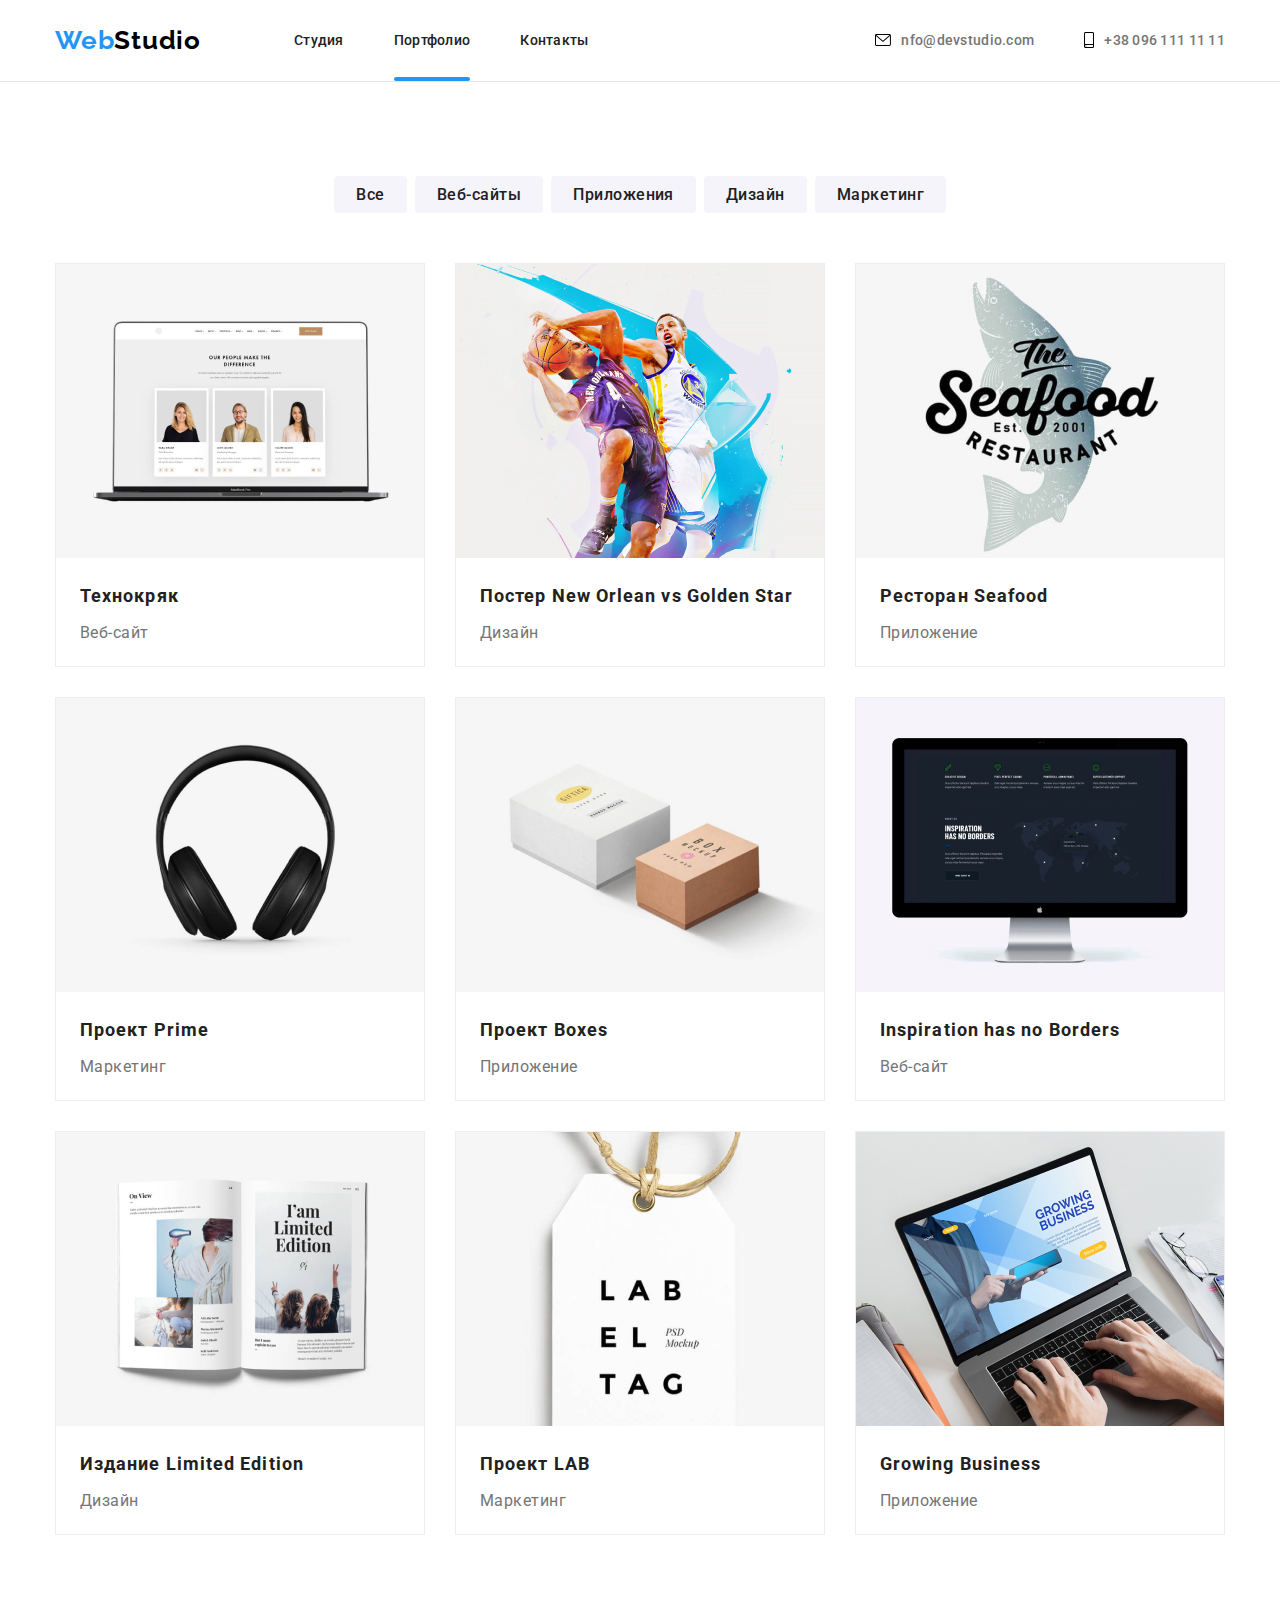
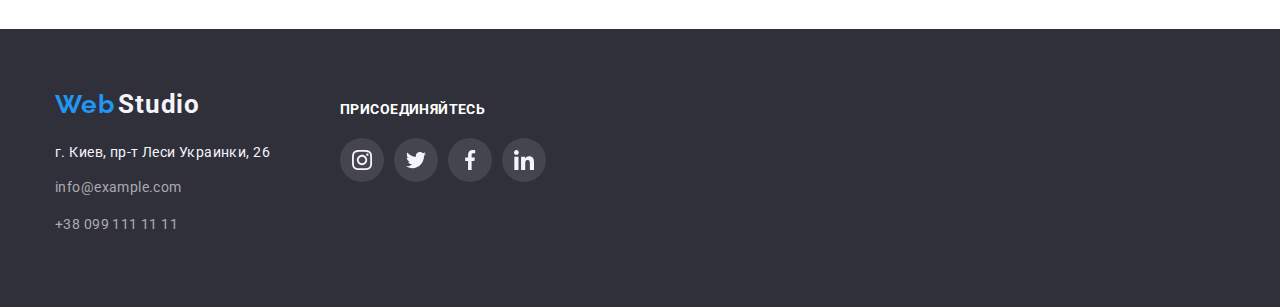
==== portfolio.html @ 7c8ca5d4 "push" ====
<!DOCTYPE html>
<html lang="ru">
<head>
    <meta charset="UTF-8">
    <meta http-equiv="X-UA-Compatible" content="IE=edge">
    <meta name="viewport" content="width=device-width, initial-scale=1.0">
    <title>WebStudio</title>
    <link rel="stylesheet" href="https://cdnjs.cloudflare.com/ajax/libs/modern-normalize/1.1.0/modern-normalize.min.css">
    <link rel="stylesheet" href="./css/styles.css">
    
    <link rel="preconnect" href="https://fonts.googleapis.com">
    <link rel="preconnect" href="https://fonts.gstatic.com" crossorigin>
    <link href="https://fonts.googleapis.com/css2?family=Raleway:wght@700&family=Roboto:wght@400;500;700;900&display=swap" rel="stylesheet">  
</head>
<body>
    <header class="page-header">
        <div class="conteiner conteiner-nav">
        <nav class="conteiner-nav">   
        <a href="index.html" class="logo"><span class="web">Web</span>Studio</a>
        <ul class="site-nav list">
            <li class="item">
                <a class="link"  href="index.html">Студия</a>
            </li>
            <li class="item">
                <a class="link current" href="portfolio.html">Портфолио</a>
            </li>
            <li class="item">
                <a class="link" href="#">Контакты</a>
            </li>
        </ul>
    </nav>
    <ul class="list-contacts list">
        <li class="item">
            <a class="contact" href="mailto:nfo@devstudio.com">
                <svg class="icon-mail">
                    <use href="./img/SVG/icons.svg#envelope"></use>
                    </svg> 
                nfo@devstudio.com</a>
        </li>
        <li class="item">
            <a class="contact" href="tel:+380961111111">
                <svg class="icon-tell">
                    <use href="./img/SVG/icons.svg#smartphone"></use>
                    </svg> 
                +38 096 111 11 11</a>
        </li>
    </ul>
    </div>
    </header>
    <main>

        <section class="examples">
            <div class="conteiner">
            <ul class="list button-conteiner">
            <li class="button-item"><button class="button-bar" type="button">Все</button></li>
            <li class="button-item"><button class="button-bar" type="button">Веб-сайты</button></li>
            <li class="button-item"><button class="button-bar" type="button">Приложения</button></li>
            <li class="button-item"><button class="button-bar" type="button">Дизайн</button></li>
            <li class="button-item"><button class="button-bar" type="button">Маркетинг</button></li>
         </ul>
     

        
        <ul class="list examples-conteiner">
            <li class="examples-border">
                <div class="examples-border-img">

                <img src="./img/Технокряк.jpg" class="examples-img" alt="Веб-сайт" width="370">

                   <div class="examples-overlay">

                    <div class="examples-text-border">
                    <p class="examples-paragraph"> Ресурс предлагает комплексные предложения с разным уровнем функционала и сервисов. Все это позволит посетителю получить исчерпывающие сведения о компании или частном лице</p>

                    </div>
                </div>

               </div>  
               <div class="examples-table">   
                <h3 class="examples-title">Технокряк</h3>
                <p class="examples-text">Веб-сайт</p>
            
               </div>
            </li>
            <li class="examples-border">

                <div class="examples-border-img">
                <img src="./img/Постер.jpg" class="examples-img" alt="Дизайн" width="370">
                <div class="examples-overlay">

                <div class="examples-text-border">
                    <p class="examples-paragraph"> Ресурс предлагает комплексные предложения с разным уровнем функционала и сервисов. Все это позволит посетителю получить исчерпывающие сведения о компании или частном лице</p>
                    
                </div>
                </div>
                </div>  

                <div class="examples-table">
                <h3 class="examples-title">Постер New Orlean vs Golden Star</h3>
                <p class="examples-text">Дизайн</p>
                </div>
            </li>
            <li class="examples-border">

                <div class="examples-border-img">
                <img src="./img/Ресторан.jpg" class="examples-img" alt="Приложение" width="370">
                <div class="examples-overlay">
                
                <div class="examples-text-border">
                    <p class="examples-paragraph"> Ресурс предлагает комплексные предложения с разным уровнем функционала и сервисов. Все это позволит посетителю получить исчерпывающие сведения о компании или частном лице</p>
                    </div>
                </div>
                </div>
                <div class="examples-table">
                <h3 class="examples-title">Ресторан Seafood</h3>
                <p class="examples-text">Приложение</p>
               </div>
            </li>
            <li class="examples-border">
                <div class="examples-border-img">
                <img src="./img/prime.jpg" class="examples-img" alt="Маркетинг" width="370">

                <div class="examples-overlay">

                <div class="examples-text-border">
                    <p class="examples-paragraph"> Ресурс предлагает комплексные предложения с разным уровнем функционала и сервисов. Все это позволит посетителю получить исчерпывающие сведения о компании или частном лице</p>
                    </div>
                </div>
                </div>
                <div class="examples-table">
                <h3 class="examples-title">Проект Prime</h3>
                <p class="examples-text">Маркетинг</p>
            </div>
            </li>
            <li class="examples-border">
                <div class="examples-border-img">
                <img src="./img/boxes.jpg" class="examples-img" alt="Приложение" width="370">
                <div class="examples-overlay">
                <div class="examples-text-border">
                    <p class="examples-paragraph"> Ресурс предлагает комплексные предложения с разным уровнем функционала и сервисов. Все это позволит посетителю получить исчерпывающие сведения о компании или частном лице</p>
                    </div>
                </div>
                </div>
                <div class="examples-table">
                <h3 class="examples-title">Проект Boxes</h3>
                <p class="examples-text">Приложение</p>
            </div>
            </li>
            <li class="examples-border">
                <div class="examples-border-img">
                <img src="./img/Borders.jpg" class="examples-img" alt="Веб-сайт" width="370">
                <div class="examples-overlay">

                
                <div class="examples-text-border">
                    <p class="examples-paragraph"> Ресурс предлагает комплексные предложения с разным уровнем функционала и сервисов. Все это позволит посетителю получить исчерпывающие сведения о компании или частном лице</p>
                    </div>
                </div>
                </div>
                <div class="examples-table">
                <h3 class="examples-title">Inspiration has no Borders</h3>
                <p class="examples-text">Веб-сайт</p>
            </div>
            </li>
            <li class="examples-border">
                <div class="examples-border-img">
                <img src="./img/Издание.jpg" class="examples-img" alt="Дизайн" width="370">

                <div class="examples-overlay">

                <div class="examples-text-border">
                    <p class="examples-paragraph"> Ресурс предлагает комплексные предложения с разным уровнем функционала и сервисов. Все это позволит посетителю получить исчерпывающие сведения о компании или частном лице</p>
                    </div>
                </div>
                </div>
                <div class="examples-table">
                <h3 class="examples-title">Издание Limited Edition</h3>
                <p class="examples-text">Дизайн</p>
            </div>
            </li>
            <li class="examples-border">
                <div class="examples-border-img">
                <img src="./img/Проект.jpg" class="examples-img" alt="Маркетинг" width="370">

                <div class="examples-overlay">

                <div class="examples-text-border">
                    <p class="examples-paragraph"> Ресурс предлагает комплексные предложения с разным уровнем функционала и сервисов. Все это позволит посетителю получить исчерпывающие сведения о компании или частном лице</p>
                    </div>
                </div>
                </div>
                <div class="examples-table">
                <h3 class="examples-title">Проект LAB</h3>
                <p class="examples-text">Маркетинг</p>
            </div>
            </li>
            <li class="examples-border">
                <div class="examples-border-img">
                <img src="./img/Business.jpg" class="examples-img" alt="Приложение" width="370">

                <div class="examples-overlay">


                <div class="examples-text-border">
                    <p class="examples-paragraph"> Ресурс предлагает комплексные предложения с разным уровнем функционала и сервисов. Все это позволит посетителю получить исчерпывающие сведения о компании или частном лице</p>
                    </div>
                </div>
                </div>
                <div class="examples-table">
                <h3 class="examples-title">Growing Business</h3>
                <p class="examples-text">Приложение</p>
            </div>
            </li>
        </ul>
    </div>
    </section>
    </main>
    <footer class="footer">
        <div class="conteiner footer-conteiner">
            <div class="logo-conteiner">
            <div class="logo-web">
             <span class="web-footer">Web</span> <span class="logo-footer">Studio</span>
            </div>
           <address> 
            <p class="address">г. Киев, пр-т Леси Украинки, 26</p>
            <ul class="items-contacts list">
                <li class="item">
                    <a class="contact-footer" href="mailto:info@example.com">info@example.com</a>
                </li>
                <li class="item">
                    <a class="contact-footer" href="tel:+380991111111">+38 099 111 11 11</a>
                </li>
            </ul>
        </address>
         </div>
         
        <div class="footer-social-networks">
        <div class="social-networks">
        <h3 class="title">присоединяйтесь</h3>
        
        <ul class="footer-icon list">
        <li class="footer-button">
                <button class="button-social-networks">
                <svg class="icon-button-networks">
                <use href="./img/SVG/icons.svg#instagram"></use>
                </svg>  
                </button>
        </li>
        <li>
            <button class="button-social-networks">
            <svg class="icon-button-networks">
            <use href="./img/SVG/icons.svg#twitter"></use>
            </svg>  
            </button>
        </li>
        <li>
            <button class="button-social-networks">
            <svg class="icon-button-networks">
            <use href="./img/SVG/icons.svg#facebook"></use>
            </svg>  
            </button>
        </li>
        <li>
            <button class="button-social-networks">
            <svg class="icon-button-networks">
            <use href="./img/SVG/icons.svg#linkedin"></use>
            </svg>  
            </button>
        </li>
        </ul>
        </div>
    </div>
    
    </div>
    
    </footer>
</body>
</html>
---- css/styles.css ----
/* normalize */
html{
  box-sizing: border-box;
}
*,
*::before,
*::after {
  box-sizing:inherit;
}

ol, ul, li{
  margin: 0;
  padding: 0;
}

h1, h2, h3, h4, h5, h6{
  margin: 0;
  padding: 0;
}
p{
  margin: 0;
  padding: 0;
}
a {
  display: inline-block;
}


:root{
  --primary-text-color:#212121;
  --secondary-text-color:#757575;
  --accent-color:#2196F3;
  --contact-color:rgba(255, 255, 255, 0.6);
  --logo-color:#000000;
  --button-color:#F5F4FA;
  --background-color:#2F303A;
  --white-color:#FFFFFF;
  --color-examples-border:#EEEEEE;
  --box-button:#AFB1B8;
}

body{
  font-family: 'Roboto', sans-serif;
  background-color: var(--white-color);

}

.list{
list-style: none;
}

/* conteiner */

.conteiner{
width: 1200px;
padding-left: 15px;
padding-right: 15px;
margin-left: auto;
margin-right: auto;
/* outline: 1px solid black; */
}

/* page-header */
.page-header{
  border-bottom: 1px solid #E5E5E5;
}
/* logo*/
.web{
font-family: 'Raleway';
font-style: normal;
font-weight: 700;
font-size: 26px;
line-height: 1.2;
letter-spacing: 0.03em;
color:var(--accent-color) ;
text-decoration: none;
}
.logo{
font-family: 'Raleway';
font-style: normal;
font-weight: 700;
font-size: 26px;
line-height: 1.2;
letter-spacing: 0.03em;
color: var(--logo-color);
text-decoration: none;
transition: color 250ms cubic-bezier(0.4, 0, 0.2, 1);
}
.logo:hover,
.logo:focus{
color:var(--accent-color);
}


/* footer */

.footer{
  padding-top: 60px;
  padding-bottom: 60px;
}

.footer .web-footer {
font-family: 'Raleway';
font-style: normal;
font-weight: 700;
font-size: 26px;
line-height: 1.2;
letter-spacing: 0.03em;
color:var(--accent-color) ;
text-decoration: none;
}

.footer .logo-footer{
font-style: normal;
font-weight: 700;
font-size: 26px;
line-height: 1.2;
letter-spacing: 0.03em;
color: var(--button-color);
}
/* .footer-color .logo-footer:hover,
.footer-color .logo-footer:hover{
color:var(--accent-color);
} */

/* footer-color */
.footer{
  background-color: var(--background-color);
}

.logo-web{
  margin-bottom: 20px;
}

.footer-conteiner{
  display: flex;
}
.logo-conteiner{
  display: block;
}

.footer-social-networks{
  display: flex;
  margin-top: 12px;
  margin-left: 70px;
}

.social-networks{
  display: block;

}
.title{
  font-style: normal;
  font-weight: 700;
  font-size: 14px;
  line-height: 1.2;
  letter-spacing: 0.03em;
  text-transform: uppercase;
  
  color: #FFFFFF;

  margin-bottom: 20px;
  text-align:left;
  
}
.footer-icon{
  display: flex;
  gap: 10px;
}

.button-social-networks{
  border: none;
  width: 44px;
  height: 44px;
  padding: 12px;
  background-color:rgba(255, 255, 255, 0.1);
  border-radius: 120px;
  cursor: pointer;
  transition:background-color 250ms cubic-bezier(0.4, 0, 0.2, 1);
}
.button-social-networks:hover,
.button-social-networks:focus{
background-color: var(--accent-color);
}


.icon-button-networks{
  width: 20px;
  height: 20px;
  cursor: pointer;
  fill:var(--button-color);
  }
  
.button-social-networks:hover .icon-button-networks,
.button-social-networks:focus .icon-button-networks{
fill:var(--button-color);
}

.footer-subscribe{
  width: 570px;
  height: 86px;
  outline: 1px solid black;
  margin-left: 93px;
  margin-top: 12px;
  padding: 0;
}


/* conteiner-nav */
.conteiner-nav{
display: flex;
align-items: center;
}

/* site-nav */
.site-nav{
display: flex;
margin-left: 93px;
}

.link{
display: block;
padding-top:32px;
padding-bottom:32px;

font-style: normal;
font-weight: 500;
font-size: 14px;
line-height: 1.2;
letter-spacing: 0.02em;
color: var(--primary-text-color);
text-decoration: none;

transition: color 250ms cubic-bezier(0.4, 0, 0.2, 1);
}


.site-nav .link:hover,
.site-nav .link:focus
{
color: var(--accent-color);
}



.site-nav .item + .item{
  margin-left: 50px;
}


.item{
  position: relative;
  
}

.current:after{
  position: absolute;
  display: block;
  content: " ";
  width:100%;
  height:4px;
  border-radius: 2px;
  background-color: var(--accent-color);
  bottom: 0;
  left: 0;

  transition: transform 250ms cubic-bezier(0.4, 0, 0.2, 1);
  transform: scaleX(1);
  
}

.current:hover::after{
  transform: scaleX(0);
  
}





/* list-contacts */
.list-contacts{
display:flex;
align-items: center;
margin-left: auto;
}

.contact{
display: flex;
font-style: normal;
font-weight: 500;
font-size: 14px;
line-height: 1.2;
letter-spacing: 0.02em;
color: var(--secondary-text-color);
text-decoration: none;

align-items: center;
justify-content: center;

transition: color 250ms cubic-bezier(0.4, 0, 0.2, 1);
}

.list-contacts .contact:hover,
.list-contacts .contact:focus{
color: var(--accent-color);
}

.list-contacts .item + .item{
  margin-left: 50px;
}

/* icon-mail */
.icon-mail{
  width: 16px;
  height: 12px;
  margin-right: 10px;
  cursor: pointer;

  transition: fill 250ms cubic-bezier(0.4, 0, 0.2, 1);
}
.icon-mail:hover,
.icon-mail:focus{
  fill: var(--accent-color);
}

.contact:hover .icon-mail,
.contact:focus .icon-mail{
  fill: var(--accent-color);
}

.icon-tell{
  width: 10px;
  height: 16px;
  margin-right: 10px;
  cursor: pointer;
  transition: fill 250ms cubic-bezier(0.4, 0, 0.2, 1);

}

.icon-tell:hover,
.icon-tell:focus{
  fill: var(--accent-color);
}

.contact:hover .icon-tell,
.contact:focus .icon-tell{
  fill: var(--accent-color);
}

/* items-contacts */

.contact-footer{
font-style: normal;
font-weight: 400;
font-size: 14px;
line-height: 2;
letter-spacing: 0.03em;
color: var(--contact-color);
text-decoration: none;
margin-bottom: 9px;

transition: color 250ms cubic-bezier(0.4, 0, 0.2, 1);
}

.contact-footer:hover,
.contact-footer:focus
{
color: var(--accent-color);
}

.address{
font-style: normal;
font-weight: 400;
font-size: 14px;
line-height: 1.7;
letter-spacing: 0.03em;
color: var(--button-color);

margin-bottom: 9px;
}


/* hero */
.conteiner-fon{
  max-width: 1600px;
  height: 600px;
  margin-left: auto;
  margin-right: auto;
  /* outline: 1px solid black; */

 background-image: linear-gradient(
  to right,
  rgba(12, 2, 2, 0.5),
  rgba(17, 5, 17, 0.5),
  rgba(3, 10, 3, 0.5)),
  url(../img/Fon.jpg);
  background-position: center;
  background-size: cover;
  background-repeat: no-repeat;
}

.hero{
  text-align: center;
  padding-top: 200px;
  padding-bottom: 200px; 
}
.hero .hero-caption{
width: 696px;
margin-left: auto;
margin-right: auto;
margin-bottom: 30px;

font-style: normal;
font-weight: 900;
font-size: 44px;
line-height: 1.4;
text-align: center;
letter-spacing: 0.06em;
text-transform: uppercase;
color:var(--white-color);
}

.hero .hero-button{
padding: 10px 32px;

font-style: normal;
font-weight: 700;
font-size: 16px;
line-height: 1.9;
align-items:center;
text-align:center;
letter-spacing: 0.06em;
color: var(--button-color);

background-color:var(--accent-color);
min-width: 200px;
height: 50px;
border-radius: 4px;
cursor: pointer;
border:transparent;
}
.hero .hero-button:hover,
.hero .hero-button:focus{
color:var(--logo-color);
box-shadow: 0px 4px 4px rgba(0, 0, 0, 0.15);
}


/* post */
.post-conteiner{
  display: flex;
  gap: 30px;
}
.post-conteiner .list-post{
  width: 270px;
  text-align: left;
}



.post{
text-align: center;
padding-bottom: 94px;
padding-top: 94px;
}

.post .post-title{
margin-bottom: 10px;

font-style: normal;
font-weight: 700;
font-size: 14px;
line-height: 1.2;
letter-spacing: 0.03em;
text-transform: uppercase;
color: var(--primary-text-color);
}
.post .post-text{
font-style: normal;
font-weight: 400;
font-size: 14px;
line-height: 1.7;
letter-spacing: 0.03em;

color: var(--secondary-text-color);
}


.icon-post-conteiner{
  width: 270px;
  height: 120px;
  background-repeat: no-repeat;
  background-position: center;
  background-color: var(--button-color);
  border-radius: 4px;
  margin-bottom: 30px;

  display: flex;
  justify-content: center;
  align-items: center;

  /* padding: 25px 100px;
  margin-bottom: 30px; */
  /* outline: 1px solid black; */
}
.icon-post{
  width:70px;
  height:70px;
}

/* work */
.work{
  padding-bottom: 94px;
}

.work-conteiner{
display: flex;
gap: 30px;
}

.list-work{
 display: flex;
}
/* .work-conteiner .list-work+ .list-work{
  margin-left: 30px;
} */


.work .work-title{
margin-bottom: 50px;

font-style: normal;
font-weight: 700;
font-size: 36px;
line-height: 1.2;
text-align: center;
letter-spacing: 0.03em;
color: var(--primary-text-color);
}
.work-title-conteiner{
  position: relative;
}

.img-work-conainer{
  display: flex;
  width: 100%;
  height: 70px;
  background: rgba(47, 48, 58, 0.8);
  justify-content: center;
  align-items: center;

  position: absolute;
  bottom: 0;
  left: 0;
}

.text-work-conteiner{
  display: block;
font-style: normal;
font-weight: 700;
font-size: 14px;
line-height: 1.2;
text-align: center;
letter-spacing: 0.03em;
text-transform: uppercase;
color: var(--white-color);

}


/* team-fon */

.team-fon{
margin-left: auto;
margin-right: auto;
background-color: #F5F4FA;
}
/* team */
.team{
  padding-bottom: 94px;
  padding-top: 94px;
}
.team-conteiner{
display: flex;
justify-content: space-between;
}


.team-picture{
border: var(--white-color);
box-shadow: 0px 1px 3px rgba(0, 0, 0, 0.12), 0px 1px 1px rgba(0, 0, 0, 0.14), 0px 2px 1px rgba(0, 0, 0, 0.2);
border-radius: 0px 0px 4px 4px;
background: var(--white-color);
}
 
.picture{
margin-bottom: 30px;
}

.team .team-caption{
margin-bottom: 50px;

font-style: normal;
font-weight: 700;
font-size: 36px;
line-height: 1.2;
text-align: center;
letter-spacing: 0.03em;
color: var(--primary-text-color);
}
.team .team-title{
margin-bottom: 10px;

font-style: normal;
font-weight: 500;
font-size: 16px;
line-height: 1.2;
text-align: center;
letter-spacing: 0.03em;
color: var(--primary-text-color);
}
.team .team-text{
margin-bottom: 30px;

font-family: 'Roboto';
font-style: normal;
font-weight: 400;
font-size: 16px;
line-height: 1.2;
text-align: center;
letter-spacing: 0.03em;
color: var(--secondary-text-color);
}

.box-icon{
  display:flex;
  width: 206px;
  height: 44px;
  list-style: none;
  margin-left: auto;
  margin-right: auto;
  margin-bottom: 30px;
  justify-content: space-between;
  
  /* outline: 1px solid tomato; */
}
.button{
  border: none;
  width: 44px;
  height: 44px;
  padding: 12px;
  background-color:var(--white-color);
  border-radius: 120px;
  cursor: pointer;

  transition: background-color 250ms cubic-bezier(0.4, 0, 0.2, 1);
}
.button:hover,
.button:focus{
background-color: var(--accent-color);
}

.icon-button{
width: 20px;
height: 20px;
cursor: pointer;
fill:var(--box-button);

transition:fill 250ms cubic-bezier(0.4, 0, 0.2, 1);
}

.icon-button:hover,
.icon-button:focus{
fill: var(--white-color);
}

.button:hover .icon-button,
.button:focus .icon-button{
fill: var(--white-color);
}

/* clients */
.clients{
  padding-top: 94px;
  padding-bottom: 113px;
}
.clients-caption{
font-style: normal;
font-weight: 700;
font-size: 36px;
line-height: 1.2;
text-align: center;
letter-spacing: 0.03em;
color: var(--primary-text-color);
margin-bottom: 50px;
}


.box-clients{
  display:flex;
  width: 170px;
  height: 92px;
  list-style: none;
  border: 1px solid #AFB1B8;
  border-radius: 4px;
  align-items: center;
  cursor: pointer;
  justify-content: center;

  transition: border-color 250ms cubic-bezier(0.4, 0, 0.2, 1);

/* outline: 1px solid black; */
}
.box-clients:hover,
.box-clients:focus{
  border-color: var(--accent-color);
}

.box-caption{
  display: flex;
  gap: 30px;
  /* outline: 1px solid black; */
}

.box-button{
 display:block;
 width: 106px;
 height: 60px;
 fill:#AFB1B8;
 cursor: pointer;

 transition: fill 250ms cubic-bezier(0.4, 0, 0.2, 1);
 /* outline: 1px solid black; */
}

.box-button:hover,
.box-button:focus{
  fill:var(--accent-color);
}

.box-clients:hover .box-button,
.box-clients:focus .box-button{
  fill:var(--accent-color);
}

/*----------- Портфолио-----------  */

/* bar */
.examples{
padding-top: 94px;
padding-bottom: 94px;
}
.button-conteiner{
display: flex;
justify-content: center;
margin-bottom: 50px;
}
.button-conteiner .button-item + .button-item{
margin-left: 8px;
}

.examples .button-bar{
padding: 6px 22px;
min-width: 73px;

font-family: 'Roboto';
font-style: normal;
font-weight: 500;
font-size: 16px;
line-height: 1.6;
text-align: center;
letter-spacing: 0.03em;

cursor: pointer;
background-color:var(--button-color);
color: var(--primary-text-color);
border:transparent;
border-radius: 4px;

transition: background-color 250ms cubic-bezier(0.4, 0, 0.2, 1), 
color 250ms cubic-bezier(0.4, 0, 0.2, 1),
box-shadow 250ms cubic-bezier(0.4, 0, 0.2, 1);
}
.examples .button-bar:focus,
.examples .button-bar:hover{
background-color:var(--accent-color);
color:var(--button-color);
box-shadow: 0 10px 10px -5px rgba(0, 0, 0, 0.3);
}
/* examples */
.examples-conteiner{
display: flex;
flex-wrap: wrap;
gap: 30px;
}
.examples-img{
display: block;
}


.examples-border{
width: 370px;
height: 404px;
border: 1px solid var(--color-examples-border);
cursor: pointer;
transition: box-shadow 250ms cubic-bezier(0.4, 0, 0.2, 1);
}

.examples-border:hover{
 box-shadow: 0px 1px 1px rgba(0, 0, 0, 0.12),
 0px 4px 4px rgba(0, 0, 0, 0.06), 1px 4px 6px rgba(0, 0, 0, 0.16);
}

.examples-border:nth-child(n + 7){
  margin-bottom:0px;
  /* background-color: tomato; */
}

/* overlay portfolio  */
.examples-border-img{
  position: relative;
  overflow: hidden;

}


.examples-text-border{
  display: inline-flex;
  position: absolute;
  top:50%;
  left: 50%;
  transform: translate(-50%, -50%);
/*   
  outline: 1px solid black; */

}



.examples-border:hover .examples-overlay{
  transform:translateY(-100%);
}

.examples-overlay{
  width: 100%;
  height: 100%;
  background-color: rgba(33, 150, 243, 0.9);
  position: absolute;
  transition: transform 250ms cubic-bezier(0.4, 0, 0.2, 1);
  transform:translateY(100%);
}


.examples-paragraph{
display: block;
font-family: 'Roboto';
font-style: normal;
font-weight: 400;
font-size: 18px;
line-height: 28px;
letter-spacing: 0.03em;
color: var(--white-color);
width: 322px;
height: 168px;
}



.examples-table{
padding: 20px 24px;
}

.examples .examples-title{
/* text-align: auto; */
margin-bottom: 4px;

font-style: normal;
font-weight: 700;
font-size: 18px;
line-height: 2;
letter-spacing: 0.06em;
color: var(--primary-text-color);
}

.examples .examples-text{
font-style: normal;
font-weight: 400;
font-size: 16px;
line-height: 1.9;
letter-spacing: 0.03em;
color: var(--secondary-text-color);
} 

/* backdrop */
.backdrop{
  position: fixed;
  top: 0;
  left: 0;
  width:100%;
  height: 100%;
  background-color:rgba(0, 0, 0, 0.2);
  opacity: 1;

  transition: opacity 250ms cubic-bezier(0.4, 0, 0.2, 1);

}
.backdrop.is-hidden{
  opacity: 0;
  transition: opacity 250ms cubic-bezier(0.4, 0, 0.2, 1);
  pointer-events: none;
}

.modal{
  position: absolute;
  width: 528px;
  height: 581px;
  background-color: #FFFFFF;
  top: 50%;
  left: 50%;
  transform: translate(-50%, -50%);
  margin: 0;
  padding: 0;
}


.close{
  
  display:flex;
  padding:0;
  width: 30px;
  height: 30px;
  justify-content: center;
  align-items: center;
  border-radius: 45px;
  background-color: var(--white-color);
  margin-top: 18px;
  margin-left: 490px;
}

.close-img{
  display: block;
  background-size: cover;
  object-fit: cover;
  fill:var(--logo-color);
  cursor: pointer;

}

.close:hover{
  background-color: var(--accent-color);
}
.close-img:hover{
 fill: var(--white-color);
}
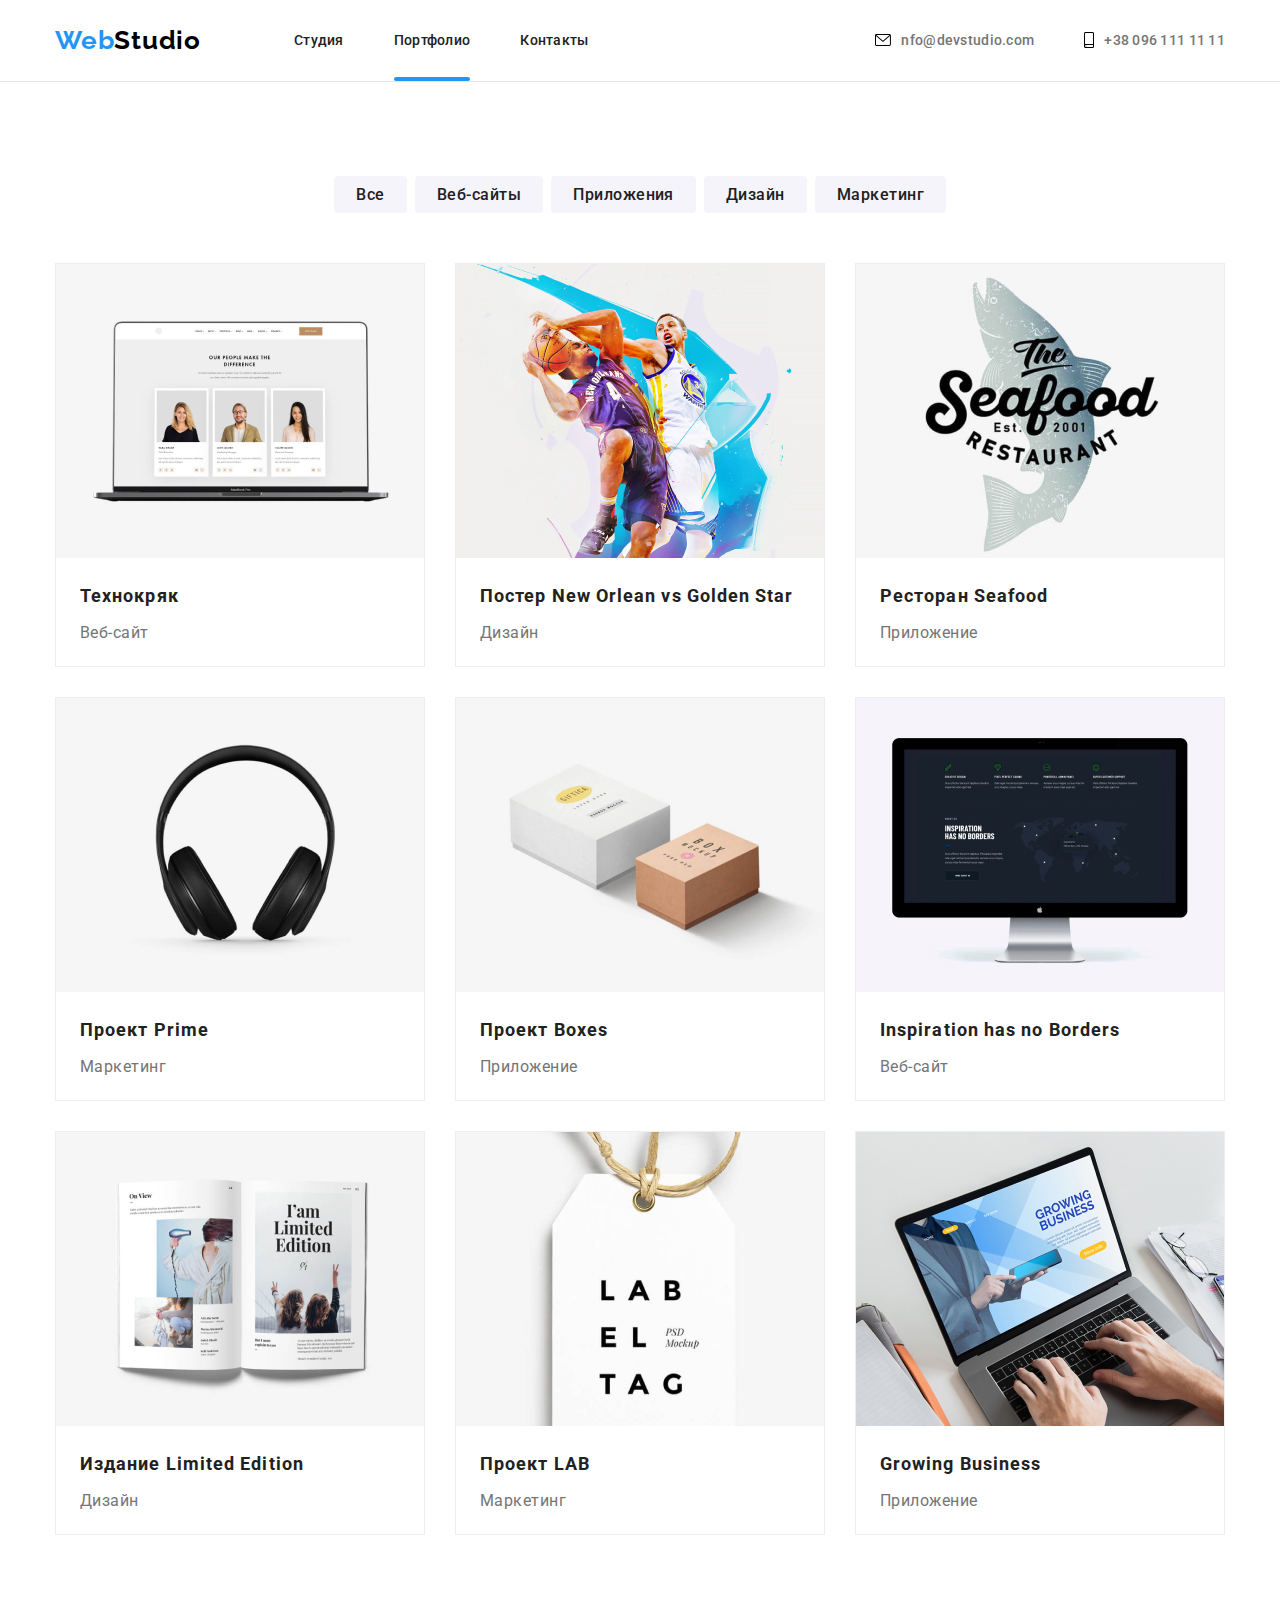
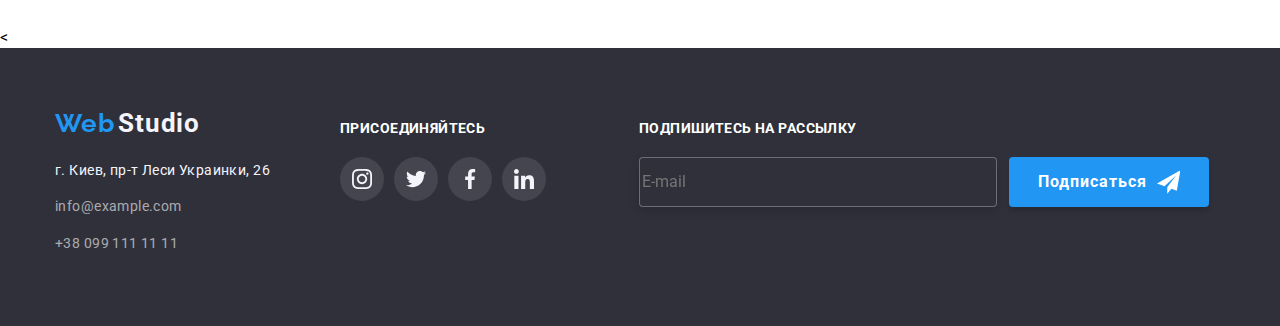
==== commit f42d17fd: "fixed" ====
--- a/portfolio.html
+++ b/portfolio.html
@@ -215,7 +215,7 @@
     </div>
     </section>
     </main>
-    <footer class="footer">
+    <<footer class="footer">
         <div class="conteiner footer-conteiner">
             <div class="logo-conteiner">
             <div class="logo-web">
@@ -239,40 +239,67 @@
         <h3 class="title">присоединяйтесь</h3>
         
         <ul class="footer-icon list">
-        <li class="footer-button">
-                <button class="button-social-networks">
+    
+        <li>
+            <a href="#"  class="button-social-networks">
                 <svg class="icon-button-networks">
                 <use href="./img/SVG/icons.svg#instagram"></use>
                 </svg>  
-                </button>
+            </a>
         </li>
         <li>
-            <button class="button-social-networks">
+            <a href="#"  class="button-social-networks">
             <svg class="icon-button-networks">
             <use href="./img/SVG/icons.svg#twitter"></use>
             </svg>  
-            </button>
+        </a>
         </li>
         <li>
-            <button class="button-social-networks">
+            <a href="#"  class="button-social-networks">
             <svg class="icon-button-networks">
             <use href="./img/SVG/icons.svg#facebook"></use>
             </svg>  
-            </button>
+        </a>
         </li>
         <li>
-            <button class="button-social-networks">
+            <a href="#"  class="button-social-networks">
             <svg class="icon-button-networks">
             <use href="./img/SVG/icons.svg#linkedin"></use>
             </svg>  
-            </button>
+        </a>
         </li>
         </ul>
         </div>
     </div>
     
-    </div>
-    
+    <div class="footer-subscribe">
+        <h3 class="title">Подпишитесь на рассылку</h3>
+    
+        <form>
+        
+                <input type="email" name="email" id="email" placeholder="E-mail" class="footer-email">
+            
+            <button type="submit" class="footer-button"><span class="footer-subscribe-email">Подписаться</span>
+            <svg class="footer-subscribe-icon">
+                <use href="./img/SVG/icons.svg#iconsend"></use>
+            </svg>
+            </button>
+        </form>
+    
+    </div>
+    
+    </div>
     </footer>
+    
+    <div class="backdrop is-hidden" data-modal>
+        <div class="modal">
+            <button class="close" data-modal-close>
+                <svg class="close-img">
+                    <use href="./img/SVG/icons.svg#close"></use>
+                </svg>
+            </button>
+        </div>
+    </div>
+
 </body>
 </html>--- a/css/styles.css
+++ b/css/styles.css
@@ -197,14 +197,73 @@
 }
 
 .footer-subscribe{
+  display:block;
   width: 570px;
   height: 86px;
-  outline: 1px solid black;
   margin-left: 93px;
   margin-top: 12px;
+  margin-bottom: 20px;
   padding: 0;
-}
-
+
+  /* outline: 1px solid black; */
+}
+
+.footer-email{
+  display: inline-block;
+  width: 358px;
+  height: 50px;
+  border: 1px solid rgba(255, 255, 255, 0.3);
+  filter: drop-shadow(0px 4px 4px rgba(0, 0, 0, 0.15));
+  border-radius: 4px;
+  background: #2F303A;
+
+  margin-right: 8px;
+
+}
+
+.footer-subscribe-email{
+display:block;
+font-style: normal;
+font-weight: 700;
+font-size: 16px;
+line-height: 1.9;
+
+letter-spacing: 0.06em;
+color: #FFFFFF;
+margin-right: 10px;
+
+}
+
+.footer-button{
+display:inline-flex;
+align-items: center;
+justify-content: center;
+width: 200px;
+height: 50px;
+padding:10px 29px;
+
+background: #2196F3;
+box-shadow: 0px 4px 4px rgba(0, 0, 0, 0.15);
+border-radius: 4px;
+border: none;
+
+margin: 0;
+
+}
+
+.footer-subscribe-icon{
+  display: block;
+  width: 24px;
+  height: 24px;
+  
+  object-fit: cover;
+  background-size: cover;
+
+  margin: 0;
+  bottom: 0;
+
+  /* outline: 1px solid black; */
+}
 
 /* conteiner-nav */
 .conteiner-nav{
@@ -913,6 +972,7 @@
 
 .modal{
   position: absolute;
+  display: block;
   width: 528px;
   height: 581px;
   background-color: #FFFFFF;
@@ -921,6 +981,115 @@
   transform: translate(-50%, -50%);
   margin: 0;
   padding: 0;
+}
+.modal-box{
+  display: block;
+  margin: 0;
+  /* outline: 1px solid black; */
+  width: 448px;
+  /* height: 342px; */
+  margin-left: 40px;
+  margin-bottom: 20px;
+}
+
+
+.modal-box-list{
+  list-style-type: none;
+  margin-bottom: 20px;
+}
+.modal-box-item{
+  /* outline: 1px solid black; */
+  margin-bottom: 10px;
+  display: flex;
+  flex-direction: column;
+  
+}
+.modal-box-item:last-child{
+  margin-bottom: 0;
+}
+
+
+.modal-box-text{
+  font-style: normal;
+font-weight: 400;
+font-size: 12px;
+line-height: 1.2;
+letter-spacing: 0.01em;
+
+color: #757575;
+
+}
+.comment-box{
+  resize:none;
+  height: 120px;
+}
+
+.modal-box-button{
+  display: block;
+  width: 200px;
+  height: 50px;
+  background: #2196F3;
+  box-shadow: 0px 4px 4px rgba(0, 0, 0, 0.15);
+  border-radius: 4px;
+  border: none;
+ 
+  margin-left: 124px;
+  margin-top: 30px;
+  cursor: pointer;
+
+
+font-style: normal;
+font-weight: 700;
+font-size: 16px;
+line-height: 1.9;
+align-items: center;
+text-align: center;
+letter-spacing: 0.06em;
+color: var(--white-color);
+}
+
+
+.modal-box-border{
+  border: 1px solid rgba(33, 33, 33, 0.2);
+  border-radius: 4px;
+  width: 448px;
+  height: 40px;
+  cursor:pointer;
+}
+.modal-box-border:hover{
+  border: 1px solid #2196F3;
+  border-radius: 4px
+}
+
+.modal-text{
+font-style: normal;
+font-weight: 700;
+font-size: 20px;
+line-height: 1.2;
+text-align: center;
+letter-spacing: 0.03em;
+color: #212121;
+margin-bottom: 12px;
+}
+
+.checkbox-text{
+font-style: normal;
+font-weight: 400;
+font-size: 14px;
+line-height: 1.7;
+letter-spacing: 0.03em;
+color: #757575;
+}
+.checkbox-input-text{
+  font-style: normal;
+  font-weight: 400;
+  font-size: 14px;
+  line-height: 1.7;
+
+  letter-spacing: 0.03em;
+  text-decoration-line: underline;
+  
+  color: #2196F3;
 }
 
 
@@ -934,7 +1103,7 @@
   align-items: center;
   border-radius: 45px;
   background-color: var(--white-color);
-  margin-top: 18px;
+  margin-top:  8px;
   margin-left: 490px;
 }
 
